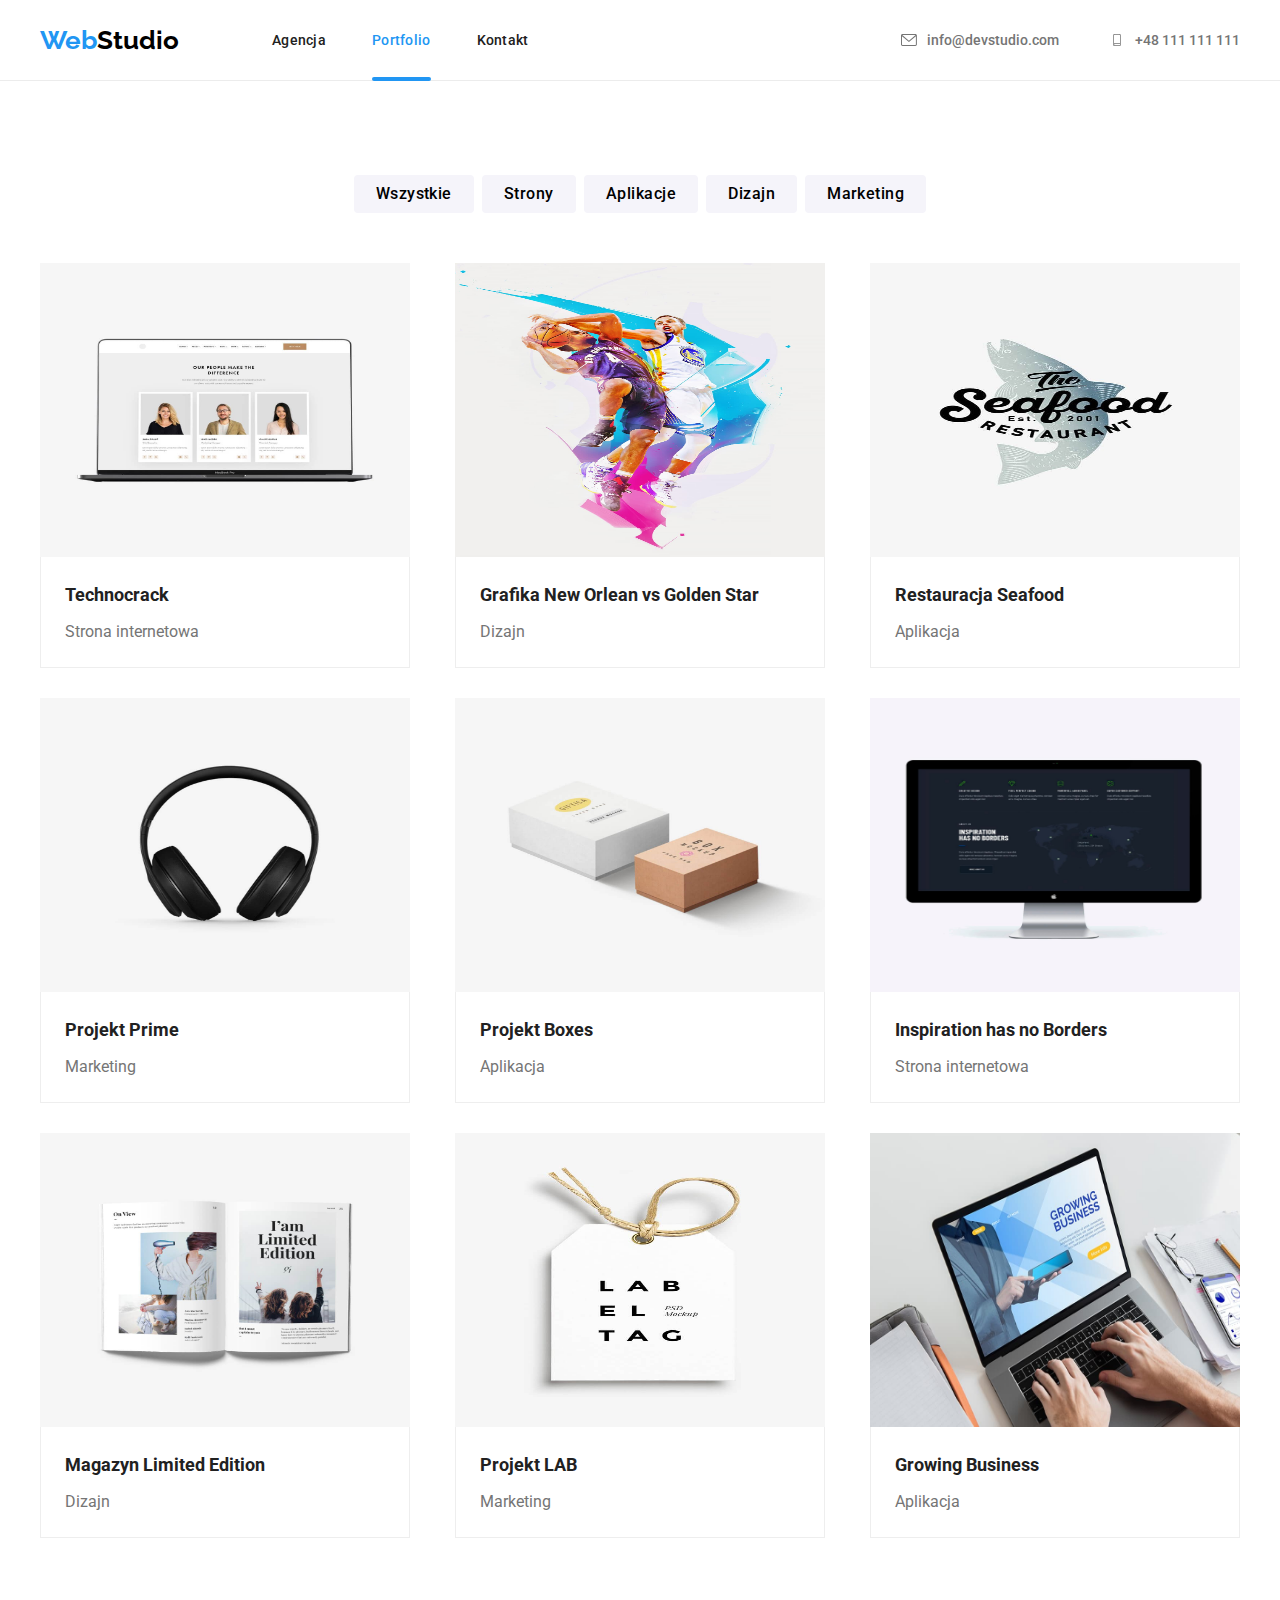
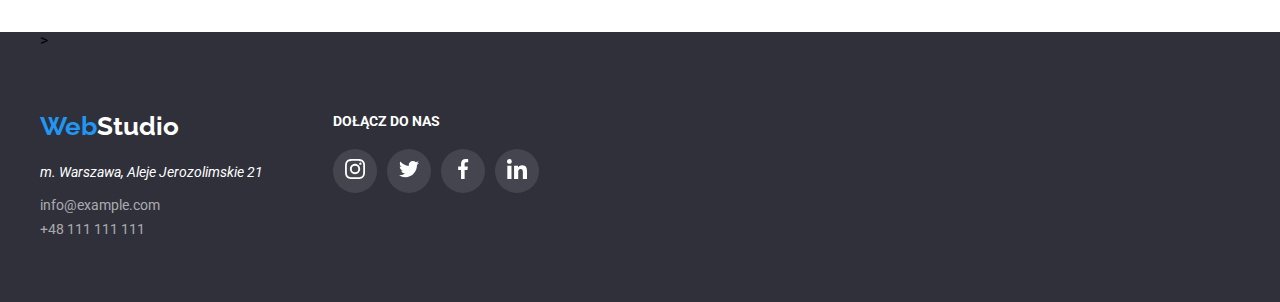
==== portfolio.html @ ebee7a0e "Update" ====
<!DOCTYPE html>
<html lang="pl">
  <head>
    <meta charset="UTF-8" />
    <title>Portfolio</title>
    <link
      href="https://fonts.googleapis.com/css2?family=Montserrat:wght@400;700&family=Raleway:wght@700&family=Roboto:wght@400;500;700;900&display=swap"
      rel="stylesheet"
    />
    <link href="css/modern-normalize.css" rel="stylesheet" />
    <link href="css/styles.css" rel="stylesheet" />
  </head>
  <body>
    <header>
      <div class="container flex-container">
        <div class="flex-logo">
          <p class="logo-fonts"><span class="logo-color">Web</span>Studio</p>
        </div>
        <nav>
          <menu>
            <ul class="flex-nav">
              <li>
                <a class="nav-menu nav-fonts" href="index.html">Agencja</a>
              </li>
              <li>
                <a class="nav-menu nav-fonts nav-current" href="portfolio.html"
                  >Portfolio</a
                >
              </li>
              <li><a class="nav-menu nav-fonts" href="/">Kontakt</a></li>
            </ul>
          </menu>
        </nav>
        <ul class="flex-adress">
          <li>
            <a class="nav-contacts" href="mailto:info@devstudio.com">
              <svg class="icon-contacts" width="16" height="12">
                <use href="./images/icons.svg#icon-envelope"></use>
              </svg>
              info@devstudio.com</a
            >
          </li>
          <li>
            <a class="nav-contacts" href="tel:+48111111111">
              <svg class="icon-contacts" width="16" height="12">
                <use href="./images/icons.svg#icon-smartphone"></use>
              </svg>
              +48 111 111 111</a
            >
          </li>
        </ul>
      </div>
    </header>
    <main>
      <section class="section section-padding-bottom">
        <div class="container">
          <nav>
            <menu>
              <ul class="button-list">
                <li>
                  <button class="btn" type="button">Wszystkie</button>
                </li>
                <li><button class="btn" type="button">Strony</button></li>
                <li><button class="btn" type="button">Aplikacje</button></li>
                <li><button class="btn" type="button">Dizajn</button></li>
                <li><button class="btn" type="button">Marketing</button></li>
              </ul>
            </menu>
          </nav>
        </div>
      </section>
      <section class="section section-padding-top">
        <div class="container">
          <ul class="portfolio-list">
            <li class="portfolio-list-style">
              <a class="portfolio-link" href="/">
                <div class="portfolio-pic-overlay">
                  <img
                    src="images/ourpeople.jpg"
                    alt="Podgląd strony Technocrack"
                    width="370"
                    height="294"
                  />
                  <div class="pf-pic-text">
                    <p>
                      Technocrack jest popularną platformą wykorzystywaną do
                      rozpowszechniania koronawirusa. Firmy wykorzystują tę
                      platformę do celów szpiegowskich i ataków na
                      niezabezpieczone serwery konkurencji
                    </p>
                  </div>
                </div>
                <div class="portfolio-figcaption">
                  <h4 class="h4-portfolio">Technocrack</h4>
                  <p class="p-h4-portfolio">Strona internetowa</p>
                </div>
              </a>
            </li>
            <li class="portfolio-list-style">
              <a class="portfolio-link" href="/">
                <div class="portfolio-pic-overlay">
                  <img
                    src="images/nba.jpg"
                    alt="Grafika NBA"
                    width="370"
                    height="294"
                  />
                  <div class="pf-pic-text">
                    <p>
                      Technocrack jest popularną platformą wykorzystywaną do
                      rozpowszechniania koronawirusa. Firmy wykorzystują tę
                      platformę do celów szpiegowskich i ataków na
                      niezabezpieczone serwery konkurencji
                    </p>
                  </div>
                </div>
                <div class="portfolio-figcaption">
                  <h4 class="h4-portfolio">
                    Grafika New Orlean vs Golden Star
                  </h4>
                  <p class="p-h4-portfolio">Dizajn</p>
                </div>
              </a>
            </li>
            <li class="portfolio-list-style">
              <a class="portfolio-link" href="/">
                <div class="portfolio-pic-overlay">
                  <img
                    src="images/seafood.jpg"
                    alt="Logo Seafood Restaurant"
                    width="370"
                    height="294"
                  />
                  <div class="pf-pic-text">
                    <p>
                      Technocrack jest popularną platformą wykorzystywaną do
                      rozpowszechniania koronawirusa. Firmy wykorzystują tę
                      platformę do celów szpiegowskich i ataków na
                      niezabezpieczone serwery konkurencji
                    </p>
                  </div>
                </div>
                <div class="portfolio-figcaption">
                  <h4 class="h4-portfolio">Restauracja Seafood</h4>
                  <p class="p-h4-portfolio">Aplikacja</p>
                </div>
              </a>
            </li>
            <li class="portfolio-list-style">
              <a class="portfolio-link" href="/">
                <div class="portfolio-pic-overlay">
                  <img
                    src="images/headset.jpg"
                    alt="Logo słuchawek"
                    width="370"
                    height="294"
                  />
                  <div class="pf-pic-text">
                    <p>
                      Technocrack jest popularną platformą wykorzystywaną do
                      rozpowszechniania koronawirusa. Firmy wykorzystują tę
                      platformę do celów szpiegowskich i ataków na
                      niezabezpieczone serwery konkurencji
                    </p>
                  </div>
                </div>
                <div class="portfolio-figcaption">
                  <h4 class="h4-portfolio">Projekt Prime</h4>
                  <p class="p-h4-portfolio">Marketing</p>
                </div>
              </a>
            </li>
            <li class="portfolio-list-style">
              <a class="portfolio-link" href="/">
                <div class="portfolio-pic-overlay">
                  <img
                    src="images/boxes.jpg"
                    alt="Aplikacja Boxes"
                    width="370"
                    height="294"
                  />
                  <div class="pf-pic-text">
                    <p>
                      Technocrack jest popularną platformą wykorzystywaną do
                      rozpowszechniania koronawirusa. Firmy wykorzystują tę
                      platformę do celów szpiegowskich i ataków na
                      niezabezpieczone serwery konkurencji
                    </p>
                  </div>
                </div>
                <div class="portfolio-figcaption">
                  <h4 class="h4-portfolio">Projekt Boxes</h4>
                  <p class="p-h4-portfolio">Aplikacja</p>
                </div>
              </a>
            </li>
            <li class="portfolio-list-style">
              <a class="portfolio-link" href="/">
                <div class="portfolio-pic-overlay">
                  <img
                    src="images/monitor.jpg"
                    alt="Podgląd strony Inspiration"
                    width="370"
                    height="294"
                  />
                  <div class="pf-pic-text">
                    <p>
                      Technocrack jest popularną platformą wykorzystywaną do
                      rozpowszechniania koronawirusa. Firmy wykorzystują tę
                      platformę do celów szpiegowskich i ataków na
                      niezabezpieczone serwery konkurencji
                    </p>
                  </div>
                </div>
                <div class="portfolio-figcaption">
                  <h4 class="h4-portfolio">Inspiration has no Borders</h4>
                  <p class="p-h4-portfolio">Strona internetowa</p>
                </div>
              </a>
            </li>
            <li class="portfolio-list-style">
              <a class="portfolio-link" href="/">
                <div class="portfolio-pic-overlay">
                  <img
                    src="images/magazine.jpg"
                    alt="Magazyn Limited Edition"
                    width="370"
                    height="294"
                  />
                  <div class="pf-pic-text">
                    <p>
                      Technocrack jest popularną platformą wykorzystywaną do
                      rozpowszechniania koronawirusa. Firmy wykorzystują tę
                      platformę do celów szpiegowskich i ataków na
                      niezabezpieczone serwery konkurencji
                    </p>
                  </div>
                </div>
                <div class="portfolio-figcaption">
                  <h4 class="h4-portfolio">Magazyn Limited Edition</h4>
                  <p class="p-h4-portfolio">Dizajn</p>
                </div>
              </a>
            </li>
            <li class="portfolio-list-style">
              <a class="portfolio-link" href="/">
                <div class="portfolio-pic-overlay">
                  <img
                    src="images/labeltag.jpg"
                    alt="Logo Projekt Lab"
                    width="370"
                    height="294"
                  />
                  <div class="pf-pic-text">
                    <p>
                      Technocrack jest popularną platformą wykorzystywaną do
                      rozpowszechniania koronawirusa. Firmy wykorzystują tę
                      platformę do celów szpiegowskich i ataków na
                      niezabezpieczone serwery konkurencji
                    </p>
                  </div>
                </div>
                <div class="portfolio-figcaption">
                  <h4 class="h4-portfolio">Projekt LAB</h4>
                  <p class="p-h4-portfolio">Marketing</p>
                </div>
              </a>
            </li>
            <li class="portfolio-list-style">
              <a class="portfolio-link" href="/">
                <div class="portfolio-pic-overlay">
                  <img
                    src="images/growingbuisness.jpg"
                    alt="Logo aplikacji Growing Business"
                    width="370"
                    height="294"
                  />
                  <div class="pf-pic-text">
                    <p>
                      Technocrack jest popularną platformą wykorzystywaną do
                      rozpowszechniania koronawirusa. Firmy wykorzystują tę
                      platformę do celów szpiegowskich i ataków na
                      niezabezpieczone serwery konkurencji
                    </p>
                  </div>
                </div>
                <div class="portfolio-figcaption">
                  <h4 class="h4-portfolio">Growing Business</h4>
                  <p class="p-h4-portfolio">Aplikacja</p>
                </div>
              </a>
            </li>
          </ul>
        </div>
      </section>
    </main>
    <footer>
      <div class="container">
        >
        <ul class="footer-flex">
          <li>
            <p class="logo-fonts-footer">
              <span class="logo-color">Web</span
              ><span class="logo-color-footer">Studio</span>
            </p>
            <address class="adress">
              m. Warszawa, Aleje Jerozolimskie 21
            </address>
            <a class="adress-two" href="mailto:info@example.com"
              >info@example.com</a
            >
            <br />
            <a class="adress-two" href="tel:+48111111111">+48 111 111 111</a>
          </li>
          <li class="footer-layout">
            <h3 class="footer-text">DOŁĄCZ DO NAS</h3>
            <ul class="footer-box">
              <li class="footer-list">
                <a class="footer-link" href="/">
                  <svg class="svg-footer" width="20" height="20">
                    <use href="./images/icons.svg#icon-instagram-2"></use>
                  </svg>
                </a>
              </li>
              <li class="footer-list">
                <a class="footer-link" href="/"
                  ><svg class="svg-footer" width="20" height="20">
                    <use href="./images/icons.svg#icon-twitter-1"></use></svg
                ></a>
              </li>
              <li class="footer-list">
                <a class="footer-link"
                  ><svg class="svg-footer" width="20" height="20">
                    <use href="./images/icons.svg#icon-facebook-1"></use></svg
                ></a>
              </li>
              <li class="footer-list">
                <a class="footer-link"
                  ><svg class="svg-footer" width="20" height="20">
                    <use href="./images/icons.svg#icon-linkedin-1"></use></svg
                ></a>
              </li>
            </ul>
          </li>
        </ul>
      </div>
    </footer>
    <script src="./js/modal.js"></script>
  </body>
</html>
---- css/styles.css ----
:root {
  --blue-sky: #2196f3;
  --main-theme: #2f303a;
  --snow: #ffffff;
  --nearly-black: #212121;
  --gray: #757575;
  --cubic-bezier: cubic-bezier(0.4, 0, 0.2, 1);
}

* {
  margin: 0;
  padding: 0;
}

body {
  font-family: 'Roboto', sans-serif;
  background: #fff;
}

header {
  border-bottom: 1px solid;
  border-bottom-color: #ececec;
}

footer {
  background-color: var(--main-theme);
}

h4 {
  margin: 0;
  margin-block-start: 0;
  padding: 0;
  border: 0;
  font-size: 100%;
  font: inherit;
  vertical-align: baseline;
}

menu {
  margin-block-start: 0px;
  margin-block-end: 0px;
  padding-inline-start: 0px;
}

a {
  text-decoration: none;
}

ul {
  list-style-type: none;
}

img {
  display: block;
}

.container {
  width: 1200px;
  margin: 0 auto;
}

.section {
  padding-top: 94px;
  padding-bottom: 94px;
}

.section-padding-bottom {
  padding-bottom: 0;
}

.section-padding-top {
  padding-top: 0;
}

.flex-container {
  display: flex;
  align-items: center;
  justify-content: flex-start;
}

.flex-logo {
  display: flex;
  flex-basis: 145px;
  justify-content: flex-start;
  max-width: 145px;
  margin-right: 0px;
}

.flex-nav {
  display: flex;
  align-items: center;
  justify-content: space-between;
  gap: 46px;
  list-style-type: none;
  max-width: 245px;
  margin-left: 93px;
  margin-right: 371px;
  padding-block: 32px;
  padding-left: 0px;
  margin-block-start: 0px;
  margin-block-end: 0px;
}

.flex-adress {
  list-style: none;
  display: flex;
  align-items: center;
  justify-content: flex-end;
  gap: 50px;
  width: 100%;
  padding-block: 32px;
}

.logo-fonts {
  font-family: 'Raleway';
  font-style: normal;
  font-weight: 700;
  font-size: 26px;
  line-height: 1.17;
}

.logo-color {
  color: var(--blue-sky);
}

.logo-color-footer {
  color: var(--snow);
}

.nav-menu {
  color: #212121;
  display: flex;
  gap: 46px;
  position: relative;
}

.nav-fonts {
  font-weight: 500;
  font-size: 14px;
  line-height: 1.15;
  letter-spacing: 0.02em;
  color: var(--nearly-black);
}

.nav-menu:focus,
.nav-menu:hover {
  color: var(--blue-sky);
  transition: color 250ms var(--cubic-bezier);
}

.nav-current {
  color: var(--blue-sky);
}

.nav-current::after {
  position: absolute;
  display: inline-block;
  left: 0px;
  bottom: -33px;
  content: '';
  background-color: var(--blue-sky);
  width: 100%;
  height: 4px;
  border-radius: 2px;
}

.nav-contacts {
  color: var(--gray);
  text-decoration: none;
  font-weight: 500;
  font-size: 14px;
  line-height: 1.17;
  display: flex;
  align-items: center;
}

.icon-contacts {
  fill: currentColor;
  margin-right: 10px;
}

.nav-contacts:hover,
.nav-contacts:focus {
  color: var(--blue-sky);
  transition: color 250ms var(--cubic-bezier);
}

.nav-menu-contacts {
  margin-right: 10px;
}

/*-- Main Page ----------*/

.section-one {
  background: var(--main-theme);
  background-color: rgba(47, 48, 58, 0.4);
  background-image: url(../images/sectionone.jpg);
  background-repeat: no-repeat;
  background-size: cover;
  background-position: 100% 35%;
  max-width: 1600px;
  height: 600px;
  padding: 200px 0px;
  margin: 0 auto;
}

.section-team {
  background: #f5f4fa;
}

.flex-lorem-list {
  list-style-type: none;
  display: flex;
  align-items: center;
  justify-content: space-between;
  gap: 30px;
  margin: 0px;
  padding-inline-start: 0px;
}

.div-lorem-icons {
  width: 270px;
  height: 120px;
  background-color: #f5f4fa;
  border-radius: 4px;
  display: flex;
  align-items: center;
  justify-content: center;
  margin-bottom: 30px;
}

.lorem-icons {
  margin-right: 0px;
}

.whatwedo-list {
  list-style-type: none;
  display: flex;
  justify-content: space-between;
  flex-wrap: nowrap;
  gap: 30px;
  padding-left: 0;
  position: relative;
}
.wwd-list {
  position: relative;
}

.wwd-list > .wwd-list-text {
  font-weight: 700;
  font-size: 14px;
  line-height: 1.14;
  letter-spacing: 0.03em;
  text-transform: uppercase;
  color: var(--snow);
  position: absolute;
  bottom: 0;
  width: 100%;
  height: 70px;
  display: flex;
  align-items: center;
  justify-content: center;
  background-color: rgba(47, 48, 58, 0.8);
}

.h1-studio {
  font-weight: 900;
  font-size: 44px;
  line-height: 1.36;
  color: var(--snow);
  text-align: center;
  letter-spacing: 0.06em;
  text-transform: uppercase;
}

.btn-order {
  font-weight: 700;
  font-size: 16px;
  line-height: 1.87;
  color: var(--snow);
  background-color: var(--blue-sky);
  cursor: pointer;
  width: 200px;
  height: 50px;
  box-shadow: 0px 4px 4px rgba(0, 0, 0, 0.15);
  border-radius: 4px;
  margin-top: 30px;
  margin-inline: 500px;
}
.h2-studio {
  font-weight: 700;
  font-size: 14px;
  line-height: 1.14;
  color: var(--nearly-black);
}
.p-h2-studio {
  font-size: 14px;
  line-height: 1.71;
  color: var(--nearly-black);
}

.h3-studio {
  font-weight: 700;
  font-size: 36px;
  line-height: 1.16;
  color: var(--nearly-black);
  text-align: center;
  margin-top: 0px;
  margin-bottom: 50px;
}

.team-list-flex {
  list-style-type: none;
  display: flex;
  justify-content: center;
  gap: 30px;
  padding: 0;
}

.team-list {
  background: var(--snow);
  border-radius: 0px 0px 4px 4px;
  box-shadow: 0px 1px 3px rgba(0, 0, 0, 0.12), 0px 1px 1px rgba(0, 0, 0, 0.14),
    0px 2px 1px rgba(0, 0, 0, 0.2);
  filter: drop-shadow(0px 4px 4px rgba(0, 0, 0, 0.25));
}

.team-figcaption {
  padding-bottom: 30px;
  align-items: center;
}

.team-name {
  font-weight: 500;
  font-size: 16px;
  line-height: 1.18;
  color: var(--nearly-black);
  text-align: center;
  padding-top: 30px;
  padding-bottom: 10px;
}

.team-job {
  font-weight: 400;
  font-size: 16px;
  line-height: 1.18;
  color: var(--nearly-black);
  text-align: center;
  padding-bottom: 16px;
}

.p-h3-studio {
  font-weight: 500;
  font-size: 16px;
  line-height: 1.18;
  color: var(--nearly-black);
  text-align: center;
  padding-top: 30px;
}

.p-h3-studio-second {
  font-weight: 400;
  font-size: 16px;
  line-height: 1.18;
  color: var(--nearly-black);
  text-align: center;
  padding-bottom: 30px;
}

.team-list-icons {
  display: flex;
  justify-content: center;
  align-items: center;
  margin-top: 16px;
}

.tl-icon-box:last-child {
  margin-right: 0;
}

.tl-icon-box {
  width: 44px;
  height: 44px;
  margin-right: 10px;
  color: var(--snow);
}

.team-link {
  fill: #afb1b8;
  width: 100%;
  height: 100%;
  display: flex;
  align-items: center;
  justify-content: center;
}

.team-link:hover,
.team-link:focus {
  background-color: var(--blue-sky);
  cursor: pointer;
  border-radius: 50%;
  fill: var(--snow);
  transition: background-color 250ms var(--cubic-bezier),
    fill 250ms var(--cubic-bezier);
}

.clients-list {
  display: flex;
  align-items: center;
  justify-content: center;
  gap: 30px;
}

.clients-link {
  fill: #afb1b8;
  width: 170px;
  height: 92px;
  border: #afb1b8 solid;
  display: flex;
  align-items: center;
  justify-content: center;
}

.clients-link:hover,
.clients-link:focus {
  border-color: var(--blue-sky);
  cursor: pointer;
  fill: var(--blue-sky);
  transition: fill 250ms var(--cubic-bezier), border 250ms var(--cubic-bezier);
}

/*-- portfolio styles -------------------*/

.button-list {
  display: flex;
  align-items: center;
  justify-content: center;
  list-style: none;
  gap: 8px;
  padding-left: 0px;
  margin-block-start: 0px;
  margin-block-end: 50px;
}
.btn {
  font-weight: 500;
  font-size: 16px;
  line-height: 1.62;
  text-align: center;
  letter-spacing: 0.03em;
  border-style: none;
  padding: 6px 22px;
  background: #f5f4fa;
  border-radius: 4px;
}

.btn:hover,
.btn:focus {
  color: var(--snow);
  background-color: var(--blue-sky);
  cursor: pointer;
  box-shadow: 0px 3px 1px rgba(0, 0, 0, 0.1), 0px 1px 2px rgba(0, 0, 0, 0.08),
    0px 2px 2px rgba(0, 0, 0, 0.12);
  filter: drop-shadow(0px 4px 4px rgba(0, 0, 0, 0.25));
  transition: color 250ms var(--cubic-bezier),
    background-color 250ms var(--cubic-bezier),
    box-shadow 250ms var(--cubic-bezier);
}

.portfolio-list {
  list-style-type: none;
  display: flex;
  justify-content: space-between;
  flex-wrap: wrap;
  padding: 0;
  gap: 30px;
}
.portfolio-link {
  display: block;
}
.portfolio-list-style:hover,
.portfolio-list-style:focus {
  cursor: pointer;
  box-shadow: 0px 3px 1px rgba(0, 0, 0, 0.1), 0px 1px 2px rgba(0, 0, 0, 0.08),
    0px 2px 2px rgba(0, 0, 0, 0.12);
  transition: box-shadow 250ms var(--cubic-bezier);
}

.portfolio-pic-overlay {
  position: relative;
  overflow: hidden;
  width: 370px;
  height: 294px;
}

.pf-pic-text {
  position: absolute;
  top: 0;
  left: 0;
  width: 100%;
  height: 100%;
  background-color: var(--blue-sky);
  opacity: 0.9;
  transform: translateY(100%);
  transition: transform 250ms var(--cubic-bezier);
}

.pf-pic-text p {
  font-size: 18px;
  line-height: 1.55;
  letter-spacing: 0.03em;
  color: var(--snow);
  padding-block: 49px;
  padding-inline: 24px 45px;
}

.portfolio-link:hover .pf-pic-text {
  transform: translateX(0);
}

.portfolio-figcaption {
  margin-top: 0px;
  padding-top: 20px;
  border-left: 1px solid #eeeeee;
  border-right: 1px solid #eeeeee;
  border-bottom: 1px solid #eeeeee;
}

.h4-portfolio {
  font-weight: 700;
  font-size: 18px;
  line-height: 2;
  text-align: left;
  color: var(--nearly-black);
  padding-left: 24px;
  padding-right: 24px;
}

.p-h4-portfolio {
  font-size: 16px;
  line-height: 1.87;
  margin-top: 4px;
  padding-left: 24px;
  padding-right: 24px;
  padding-bottom: 20px;
  color: var(--gray);
}

/*--footer styles -------------------*/

.footer-flex {
  display: flex;
  align-items: center;
  justify-content: flex-start;
  padding: 0px;
}

.footer-layout {
  margin-left: 70px;
  margin-top: 64px;
  margin-bottom: 109px;
}
.logo-fonts-footer {
  font-family: 'Raleway';
  font-style: normal;
  font-weight: 700;
  font-size: 26px;
  line-height: 1.17;
  margin-bottom: 20px;
}

.adress {
  color: var(--snow);
  font-size: 14px;
  line-height: 1.71;
  margin-bottom: 9px;
}

.adress-two {
  color: rgba(255, 255, 255, 0.6);
  font-size: 14px;
  line-height: 1.71;
  margin-bottom: 9px;
}

.adress-two:hover,
.adress-two:focus {
  color: var(--blue-sky);
  transition: color 250ms var(--cubic-bezier);
}

.footer-text {
  font-weight: 700;
  font-size: 14px;
  line-height: 1.14;
  color: var(--snow);
  margin-bottom: 19px;
}

.footer-box {
  width: 206px;
  height: 44px;
  display: flex;
  justify-content: center;
  align-items: center;
}

.footer-list {
  width: 44px;
  height: 44px;
  margin-right: 10px;
  border-radius: 50%;
  background-color: #ffffff1a;
  display: flex;
  align-items: center;
  justify-content: center;
}

.footer-list:last-child {
  margin-right: 0px;
}

.svg-footer {
  fill: var(--snow);
}

.footer-list:hover,
.footer-list:focus {
  cursor: pointer;
  background-color: var(--blue-sky);
  transition: background-color 250ms var(--cubic-bezier);
}

/*-- Backdrop --*/

.backdrop {
  position: fixed;
  left: 0;
  top: 0;
  width: 100%;
  height: 100%;
  background: rgba(0, 0, 0, 0.2);
}

.is-hidden {
  opacity: 0;
  visibility: hidden;
  pointer-events: none;
}

.modal {
  position: absolute;
  top: 50%;
  left: 50%;
  transform: translate(-50%, -50%);
  width: 528px;
  height: 581px;
  background-color: var(--snow);
  border-radius: 4px;
  box-shadow: 0px 2px 1px #00000033, 0px 1px 1px #00000024,
    0px 1px 3px #0000001f;
}

.btn-close {
  position: absolute;
  top: 8px;
  right: 8px;
  display: flex;
  align-items: center;
  justify-content: center;
  width: 30px;
  height: 30px;
  border: 1px solid rgba(0, 0, 0, 0.1);
  background-color: var(--snow);
  border-radius: 50%;
  cursor: pointer;
}

.modal p {
  position: absolute;
  top: 174px;
  right: 180px;
  display: flex;
  align-items: center;
  text-align: left;
  padding: 10px;
  border: 5px dashed tomato;
  font-weight: 700;
  font-size: 25px;
  line-height: 1.5;
}
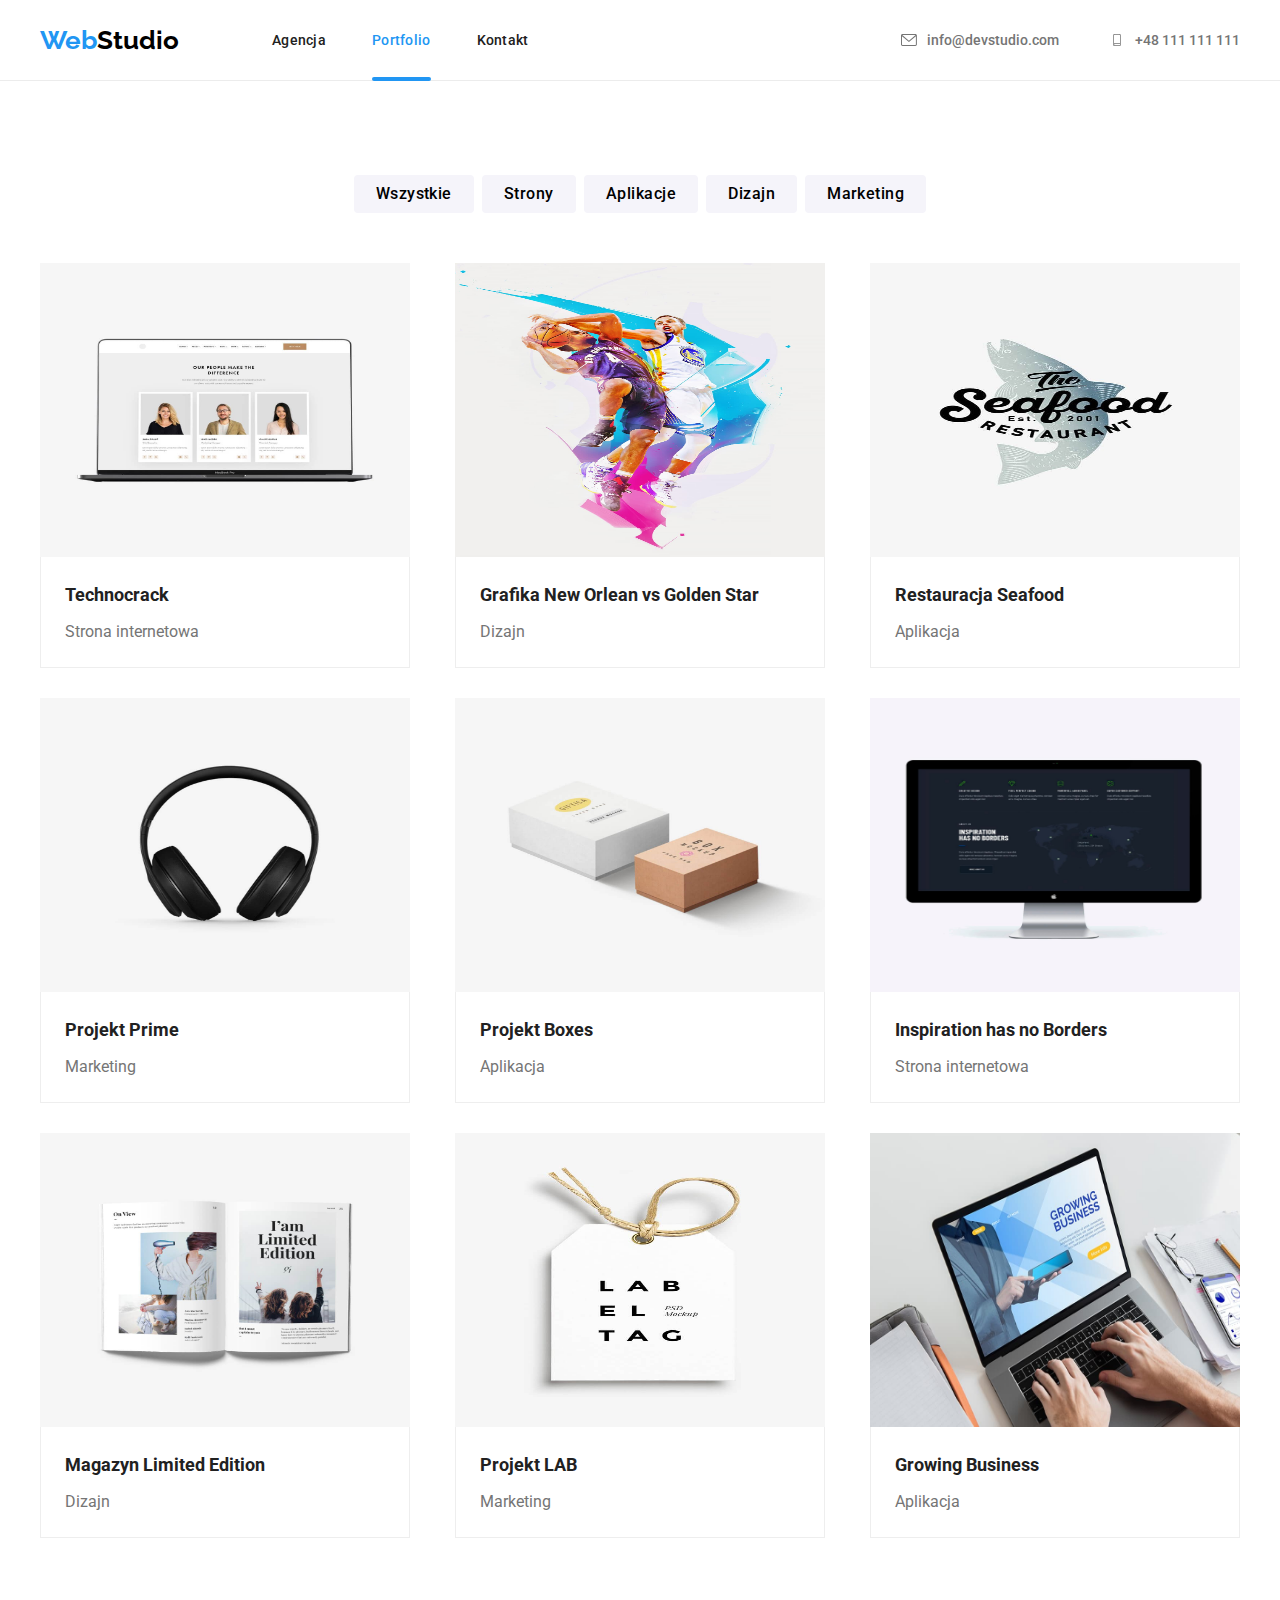
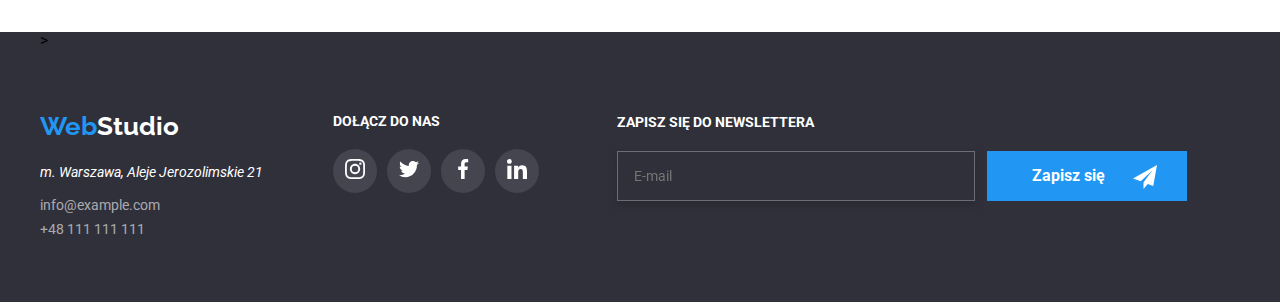
==== commit 55c684ca: "Update" ====
--- a/portfolio.html
+++ b/portfolio.html
@@ -325,22 +325,43 @@
               <li class="footer-list">
                 <a class="footer-link" href="/"
                   ><svg class="svg-footer" width="20" height="20">
-                    <use href="./images/icons.svg#icon-twitter-1"></use></svg
-                ></a>
+                    <use href="./images/icons.svg#icon-twitter-1"></use>
+                  </svg>
+                </a>
               </li>
               <li class="footer-list">
                 <a class="footer-link"
                   ><svg class="svg-footer" width="20" height="20">
-                    <use href="./images/icons.svg#icon-facebook-1"></use></svg
-                ></a>
+                    <use href="./images/icons.svg#icon-facebook-1"></use>
+                  </svg>
+                </a>
               </li>
               <li class="footer-list">
                 <a class="footer-link"
                   ><svg class="svg-footer" width="20" height="20">
-                    <use href="./images/icons.svg#icon-linkedin-1"></use></svg
-                ></a>
+                    <use href="./images/icons.svg#icon-linkedin-1"></use>
+                  </svg>
+                </a>
               </li>
             </ul>
+          </li>
+          <li class="footer-join-newsletter">
+            <label class="footer-label footer-text-two">
+              Zapisz się do newslettera
+              <input
+                class="footer-input"
+                type="email"
+                name="footeruseremail"
+                placeholder="E-mail"
+                required
+              />
+            </label>
+            <button class="btn-footer-input" type="submit">
+              Zapisz się
+              <svg class="btn-footer-icon" width="24" height="24">
+                <use href="./images/icons.svg#icon-icon-send"></use>
+              </svg>
+            </button>
           </li>
         </ul>
       </div>
--- a/css/styles.css
+++ b/css/styles.css
@@ -594,6 +594,7 @@
   line-height: 1.14;
   color: var(--snow);
   margin-bottom: 19px;
+  text-transform: uppercase;
 }
 
 .footer-box {
@@ -628,6 +629,56 @@
   cursor: pointer;
   background-color: var(--blue-sky);
   transition: background-color 250ms var(--cubic-bezier);
+}
+
+.footer-join-newsletter {
+  display: flex;
+  align-items: center;
+  justify-content: space-between;
+}
+
+.footer-label {
+  display: flex;
+  flex-direction: column;
+  margin-left: 78px;
+  margin-top: 58px;
+  margin-bottom: 94px;
+}
+
+.footer-text-two {
+  font-weight: 700;
+  font-size: 14px;
+  line-height: 1.14;
+  color: var(--snow);
+  text-transform: uppercase;
+}
+
+.footer-input {
+  width: 358px;
+  height: 50px;
+  border: 1px solid rgba(255, 255, 255, 0.3);
+  filter: drop-shadow(0px 4px 4px rgba(0, 0, 0, 0.15));
+  background-color: var(--main-theme);
+  padding-left: 16px;
+  margin-top: 20px;
+}
+
+.btn-footer-input {
+  font-weight: 700;
+  font-size: 16px;
+  line-height: 1.88;
+  color: var(--snow);
+  width: 200px;
+  height: 50px;
+  margin-left: 12px;
+  background-color: var(--blue-sky);
+  border: none;
+  padding: 10px 28px 10px 42px;
+}
+
+.btn-footer-icon {
+  vertical-align: middle;
+  margin-left: 24px;
 }
 
 /*-- Backdrop --*/
@@ -674,17 +725,3 @@
   border-radius: 50%;
   cursor: pointer;
 }
-
-.modal p {
-  position: absolute;
-  top: 174px;
-  right: 180px;
-  display: flex;
-  align-items: center;
-  text-align: left;
-  padding: 10px;
-  border: 5px dashed tomato;
-  font-weight: 700;
-  font-size: 25px;
-  line-height: 1.5;
-}
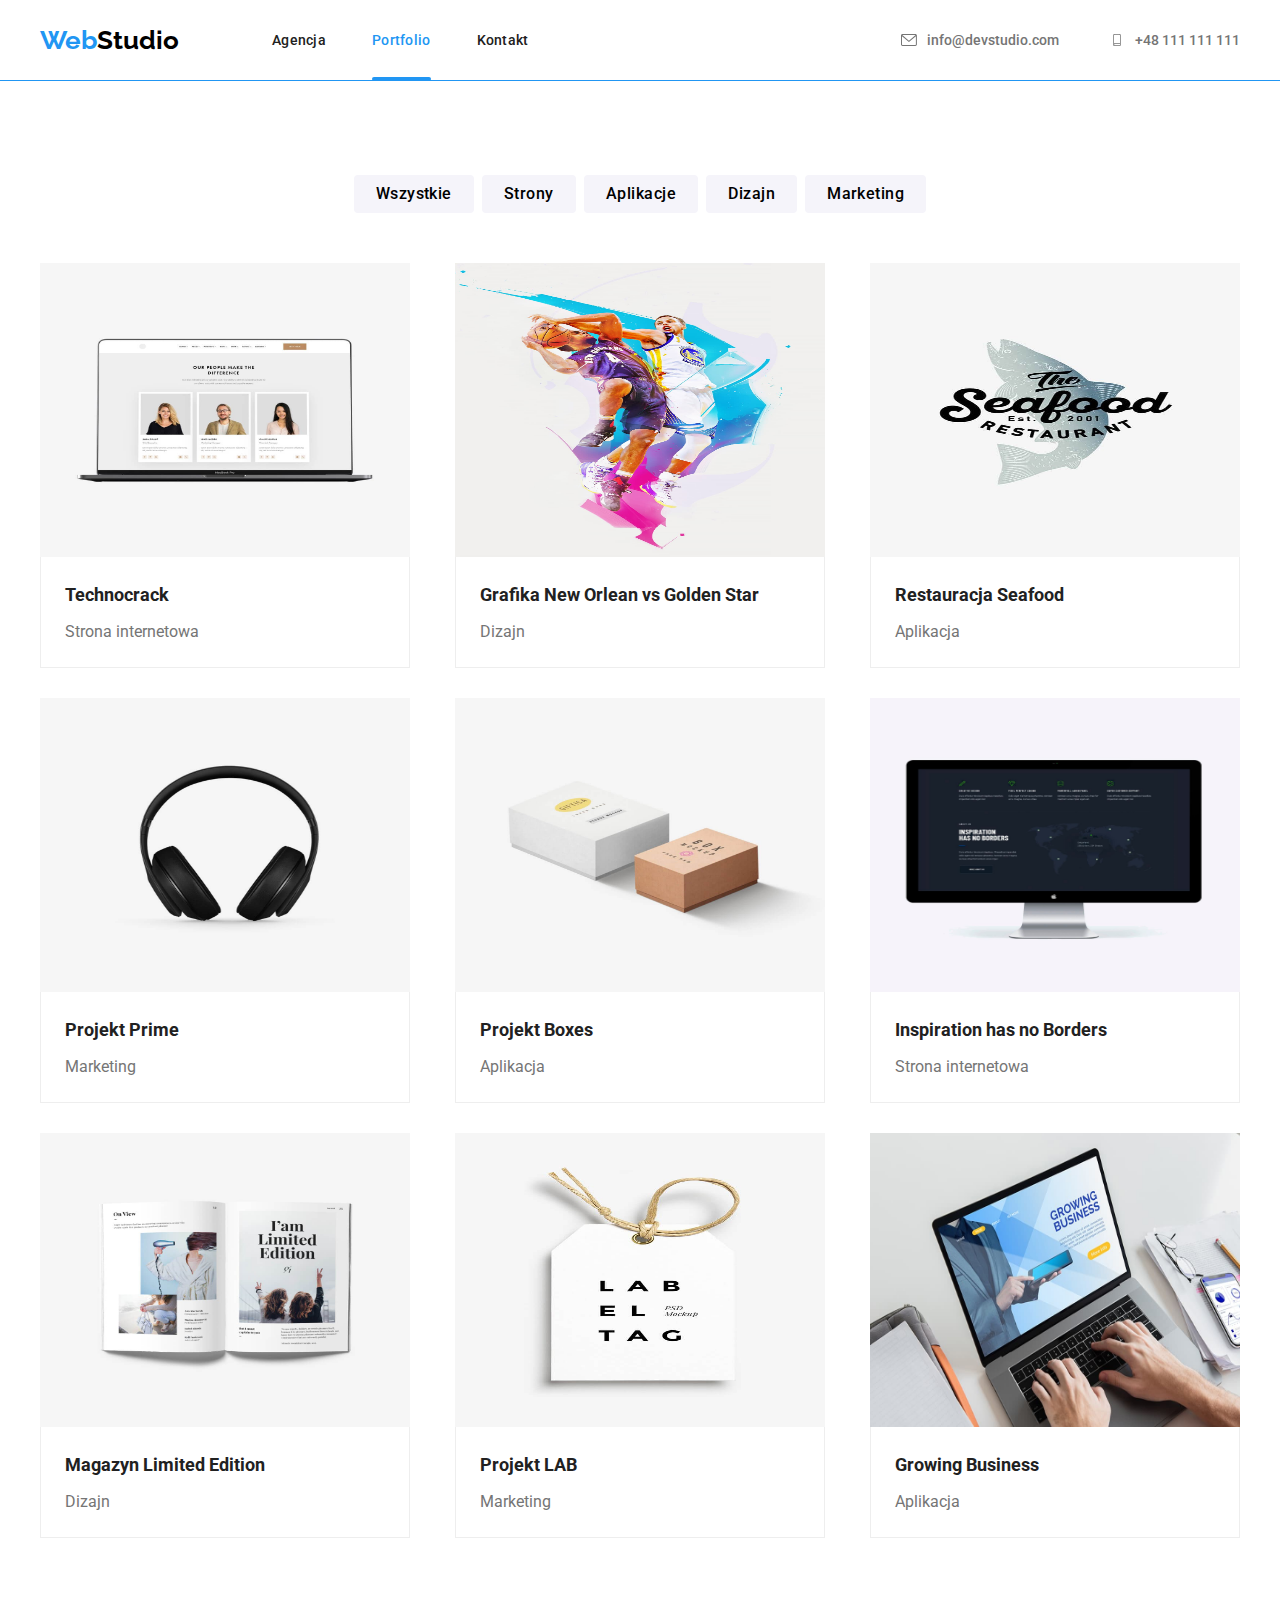
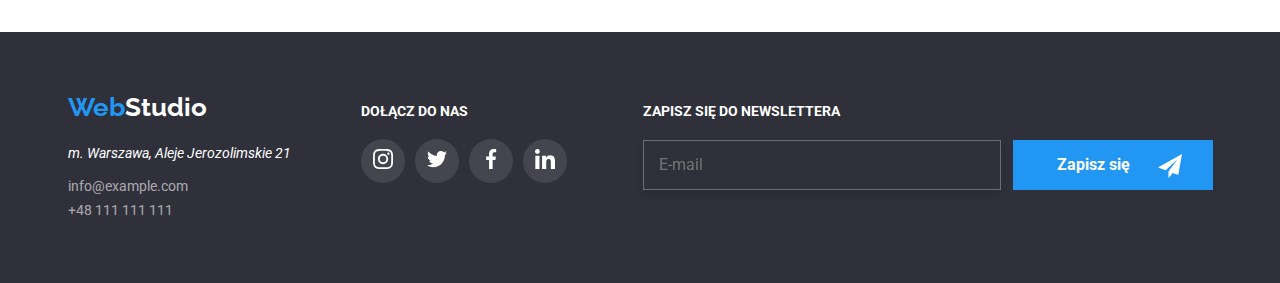
==== commit 9c7851b7: "update" ====
--- a/portfolio.html
+++ b/portfolio.html
@@ -295,59 +295,56 @@
       </section>
     </main>
     <footer>
-      <div class="container">
-        >
-        <ul class="footer-flex">
-          <li>
-            <p class="logo-fonts-footer">
-              <span class="logo-color">Web</span
-              ><span class="logo-color-footer">Studio</span>
-            </p>
-            <address class="adress">
-              m. Warszawa, Aleje Jerozolimskie 21
-            </address>
-            <a class="adress-two" href="mailto:info@example.com"
-              >info@example.com</a
-            >
-            <br />
-            <a class="adress-two" href="tel:+48111111111">+48 111 111 111</a>
-          </li>
-          <li class="footer-layout">
-            <h3 class="footer-text">DOŁĄCZ DO NAS</h3>
-            <ul class="footer-box">
-              <li class="footer-list">
-                <a class="footer-link" href="/">
-                  <svg class="svg-footer" width="20" height="20">
-                    <use href="./images/icons.svg#icon-instagram-2"></use>
-                  </svg>
-                </a>
-              </li>
-              <li class="footer-list">
-                <a class="footer-link" href="/"
-                  ><svg class="svg-footer" width="20" height="20">
-                    <use href="./images/icons.svg#icon-twitter-1"></use>
-                  </svg>
-                </a>
-              </li>
-              <li class="footer-list">
-                <a class="footer-link"
-                  ><svg class="svg-footer" width="20" height="20">
-                    <use href="./images/icons.svg#icon-facebook-1"></use>
-                  </svg>
-                </a>
-              </li>
-              <li class="footer-list">
-                <a class="footer-link"
-                  ><svg class="svg-footer" width="20" height="20">
-                    <use href="./images/icons.svg#icon-linkedin-1"></use>
-                  </svg>
-                </a>
-              </li>
-            </ul>
-          </li>
-          <li class="footer-join-newsletter">
-            <label class="footer-label footer-text-two">
-              Zapisz się do newslettera
+      <div class="container footer-flex">
+        <div>
+          <p class="logo-fonts-footer">
+            <span class="logo-color">Web</span
+            ><span class="logo-color-footer">Studio</span>
+          </p>
+          <address class="adress">m. Warszawa, Aleje Jerozolimskie 21</address>
+          <a class="adress-two" href="mailto:info@example.com"
+            >info@example.com</a
+          >
+          <br />
+          <a class="adress-two" href="tel:+48111111111">+48 111 111 111</a>
+        </div>
+        <div class="join-position">
+          <h3 class="footer-text">DOŁĄCZ DO NAS</h3>
+          <ul class="footer-box">
+            <li class="footer-list">
+              <a class="footer-link" href="/">
+                <svg class="svg-footer" width="20" height="20">
+                  <use href="./images/icons.svg#icon-instagram-2"></use>
+                </svg>
+              </a>
+            </li>
+            <li class="footer-list">
+              <a class="footer-link" href="/"
+                ><svg class="svg-footer" width="20" height="20">
+                  <use href="./images/icons.svg#icon-twitter-1"></use>
+                </svg>
+              </a>
+            </li>
+            <li class="footer-list">
+              <a class="footer-link">
+                <svg class="svg-footer" width="20" height="20">
+                  <use href="./images/icons.svg#icon-facebook-1"></use>
+                </svg>
+              </a>
+            </li>
+            <li class="footer-list">
+              <a class="footer-link">
+                <svg class="svg-footer" width="20" height="20">
+                  <use href="./images/icons.svg#icon-linkedin-1"></use>
+                </svg>
+              </a>
+            </li>
+          </ul>
+        </div>
+        <div>
+          <form class="newsletter-position">
+            <label>
+              <h3 class="footer-text-newsletter">Zapisz się do newslettera</h3>
               <input
                 class="footer-input"
                 type="email"
@@ -362,8 +359,8 @@
                 <use href="./images/icons.svg#icon-icon-send"></use>
               </svg>
             </button>
-          </li>
-        </ul>
+          </form>
+        </div>
       </div>
     </footer>
     <script src="./js/modal.js"></script>
--- a/css/styles.css
+++ b/css/styles.css
@@ -23,6 +23,9 @@
 }
 
 footer {
+  display: block;
+  padding-top: 60px;
+  padding-bottom: 60px;
   background-color: var(--main-theme);
 }
 
@@ -52,6 +55,11 @@
 
 img {
   display: block;
+}
+
+label {
+  display: flex;
+  flex-direction: column;
 }
 
 .container {
@@ -549,9 +557,8 @@
 
 .footer-flex {
   display: flex;
-  align-items: center;
-  justify-content: flex-start;
-  padding: 0px;
+  align-items: baseline;
+  justify-content: center;
 }
 
 .footer-layout {
@@ -588,6 +595,9 @@
   transition: color 250ms var(--cubic-bezier);
 }
 
+.join-position {
+  margin-left: 70px;
+}
 .footer-text {
   font-weight: 700;
   font-size: 14px;
@@ -631,21 +641,18 @@
   transition: background-color 250ms var(--cubic-bezier);
 }
 
-.footer-join-newsletter {
-  display: flex;
-  align-items: center;
-  justify-content: space-between;
-}
-
 .footer-label {
-  display: flex;
-  flex-direction: column;
+  width: 358px;
   margin-left: 78px;
-  margin-top: 58px;
-  margin-bottom: 94px;
-}
-
-.footer-text-two {
+}
+
+.newsletter-position {
+  display: flex;
+  align-items: flex-end;
+  margin-left: 76px;
+}
+
+.footer-text-newsletter {
   font-weight: 700;
   font-size: 14px;
   line-height: 1.14;
@@ -654,13 +661,15 @@
 }
 
 .footer-input {
+  box-sizing: border-box;
+  margin-top: 20px;
   width: 358px;
   height: 50px;
+  padding: 16px 0px 16px 15px;
   border: 1px solid rgba(255, 255, 255, 0.3);
   filter: drop-shadow(0px 4px 4px rgba(0, 0, 0, 0.15));
   background-color: var(--main-theme);
-  padding-left: 16px;
-  margin-top: 20px;
+  color: rgba(255, 255, 255, 0.6);
 }
 
 .btn-footer-input {
@@ -668,11 +677,12 @@
   font-size: 16px;
   line-height: 1.88;
   color: var(--snow);
+  cursor: pointer;
   width: 200px;
   height: 50px;
   margin-left: 12px;
+  border: none;
   background-color: var(--blue-sky);
-  border: none;
   padding: 10px 28px 10px 42px;
 }
 
@@ -725,3 +735,153 @@
   border-radius: 50%;
   cursor: pointer;
 }
+
+.modal-styles {
+  padding: 0px 40px 20px 40px;
+}
+
+.modal-main-text {
+  font-weight: 700;
+  font-size: 20px;
+  line-height: 1.15;
+  text-align: center;
+  letter-spacing: 0.03em;
+  margin-top: 40px;
+  margin-bottom: 12px;
+}
+
+.order-label-styles {
+  font-size: 12px;
+  line-height: 1.17;
+  letter-spacing: 0.01em;
+  color: rgba(117, 117, 117, 1);
+  display: flex;
+  flex-direction: column;
+  margin-bottom: 10px;
+}
+
+.order-input-position {
+  display: block;
+  position: relative;
+  margin-top: 4px;
+}
+
+.order-input-styles {
+  width: 448px;
+  height: 40px;
+  padding-block: 12px;
+  padding-left: 40px;
+  border: 1px solid rgba(33, 33, 33, 0.2);
+  border-radius: 4px;
+  transition-property: border-color;
+  transition-duration: 250ms;
+  transition-timing-function: var(--cubic-bezier);
+  outline: transparent;
+}
+
+.order-input-position:hover,
+.order-input-position:focus-within,
+.order-input-styles:focus,
+.order-input-styles:hover {
+  fill: var(--blue-sky);
+  border-color: var(--blue-sky);
+}
+
+.order-textarea {
+  display: block;
+  width: 448px;
+  height: 138px;
+  margin-top: 4px;
+  padding: 12px 16px;
+  border: 1px solid rgba(33, 33, 33, 0.2);
+  border-radius: 4px;
+  resize: none;
+  transition-property: border-color;
+  transition-duration: 250ms;
+  transition-timing-function: var(--cubic-bezier);
+  outline: transparent;
+}
+
+.order-textarea:focus,
+:hover {
+  border-color: var(--blue-sky);
+}
+
+.order-placeholder-style::placeholder {
+  font-size: 12px;
+  line-height: 1.17;
+  letter-spacing: 0.01em;
+  color: rgba(117, 117, 117, 0.5);
+}
+
+.order-svg-style {
+  position: absolute;
+  transform: translateY(-50%);
+  top: 50%;
+  left: 12px;
+}
+
+.order-rodo {
+  display: block;
+  align-items: center;
+  margin-bottom: 30px;
+  font-size: 14px;
+  line-height: 1.71;
+  letter-spacing: 0.03em;
+  text-align: center;
+  cursor: pointer;
+  color: var(--gray);
+}
+
+.rodo-accept {
+  position: absolute;
+  appearance: none;
+}
+
+.rodo-checkbox-icon {
+  display: inline-block;
+  border: 2px solid var(--black);
+  border-radius: 2px;
+  vertical-align: sub;
+  transition-property: background-color, border-color;
+  transition-duration: 250ms;
+  transition-timing-function: var(--cubic-bezier);
+}
+
+.rodo-svg-style {
+  display: block;
+  width: 16px;
+  height: 15px;
+  fill: var(--snow);
+}
+
+.rodo-text-style {
+  display: inline;
+  margin-left: 8px;
+}
+
+.checkbox-input:checked + .rodo-checkbox-icon {
+  border-color: yellow;
+  background-color: black;
+}
+
+.rodo-link {
+  text-decoration: underline;
+  color: var(--blue-sky);
+}
+
+.order-rodo-btn {
+  display: block;
+  width: 200px;
+  height: 50px;
+  margin-inline: auto;
+  margin-bottom: 40px;
+  cursor: pointer;
+  color: var(--snow);
+  background-color: var(--blue-sky);
+  border: none;
+  font-weight: 700;
+  font-size: 16px;
+  line-height: 1.88;
+  letter-spacing: 0.06em;
+}
